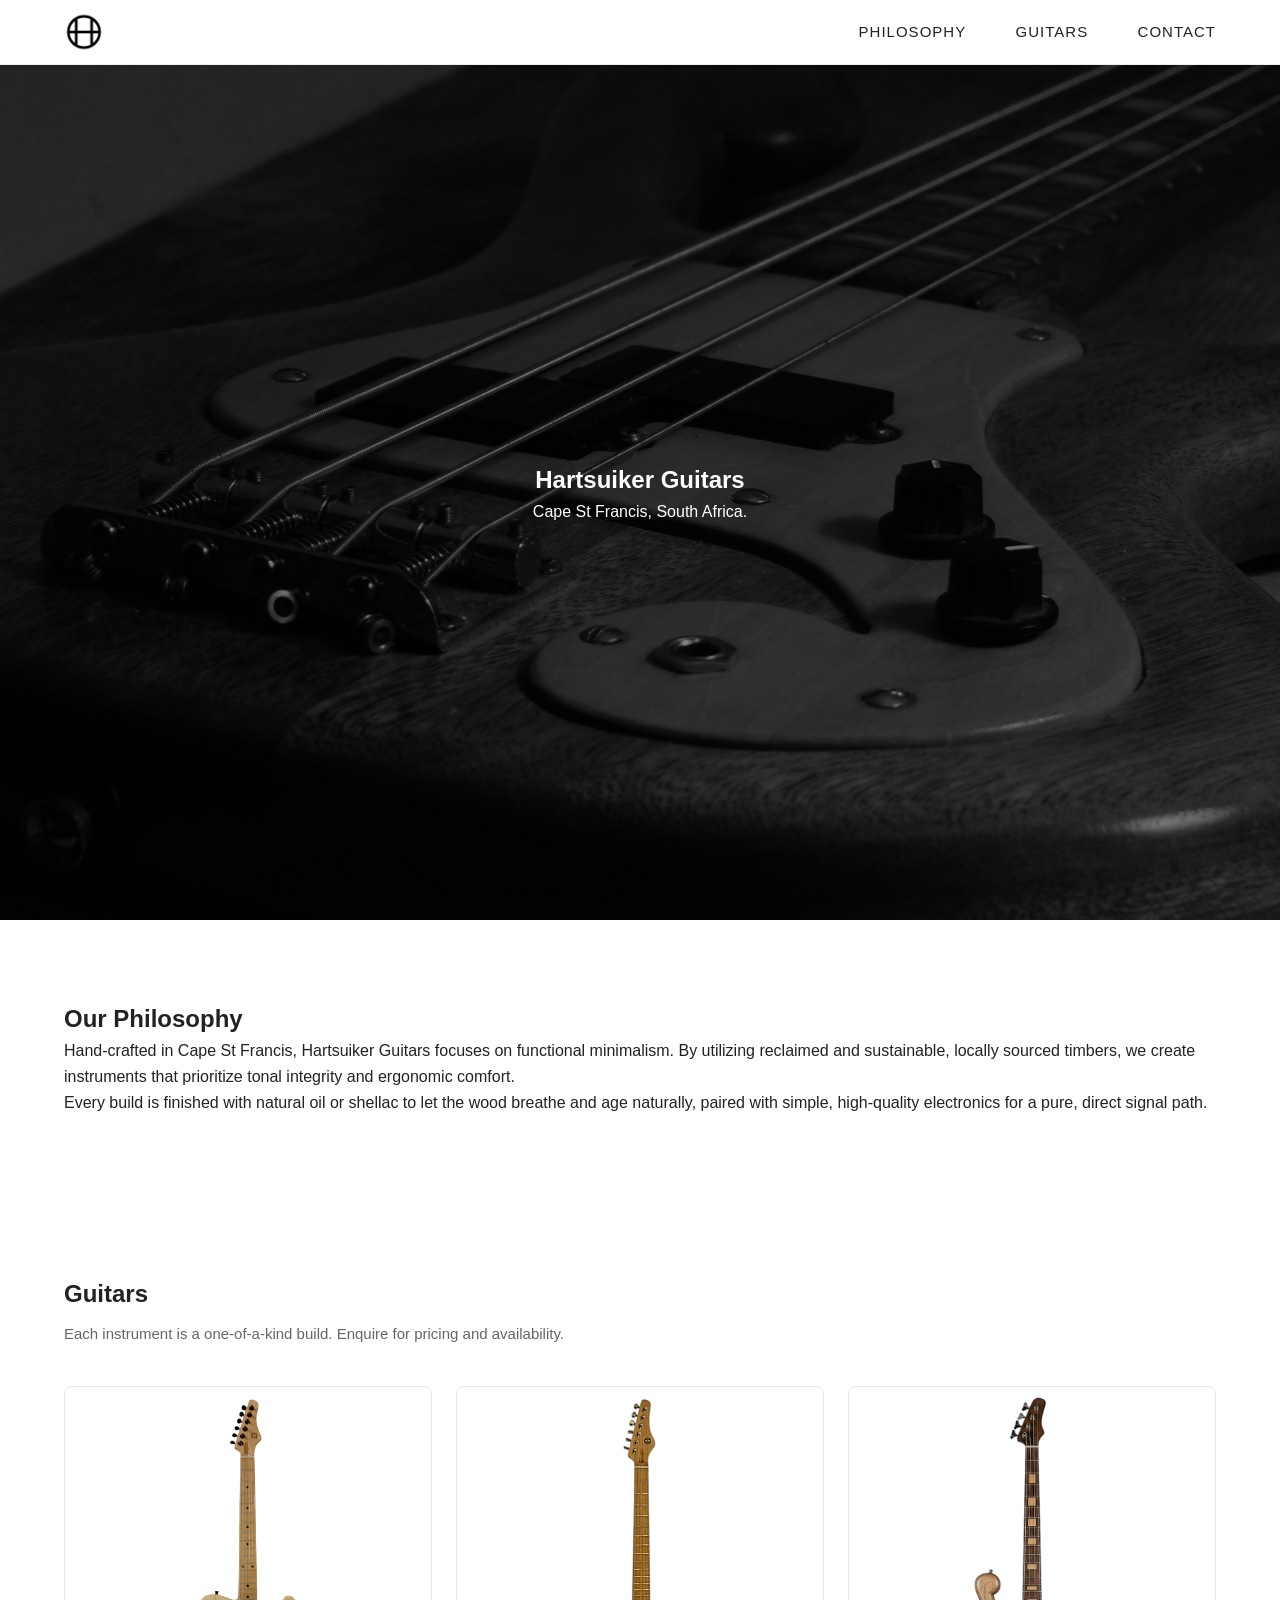
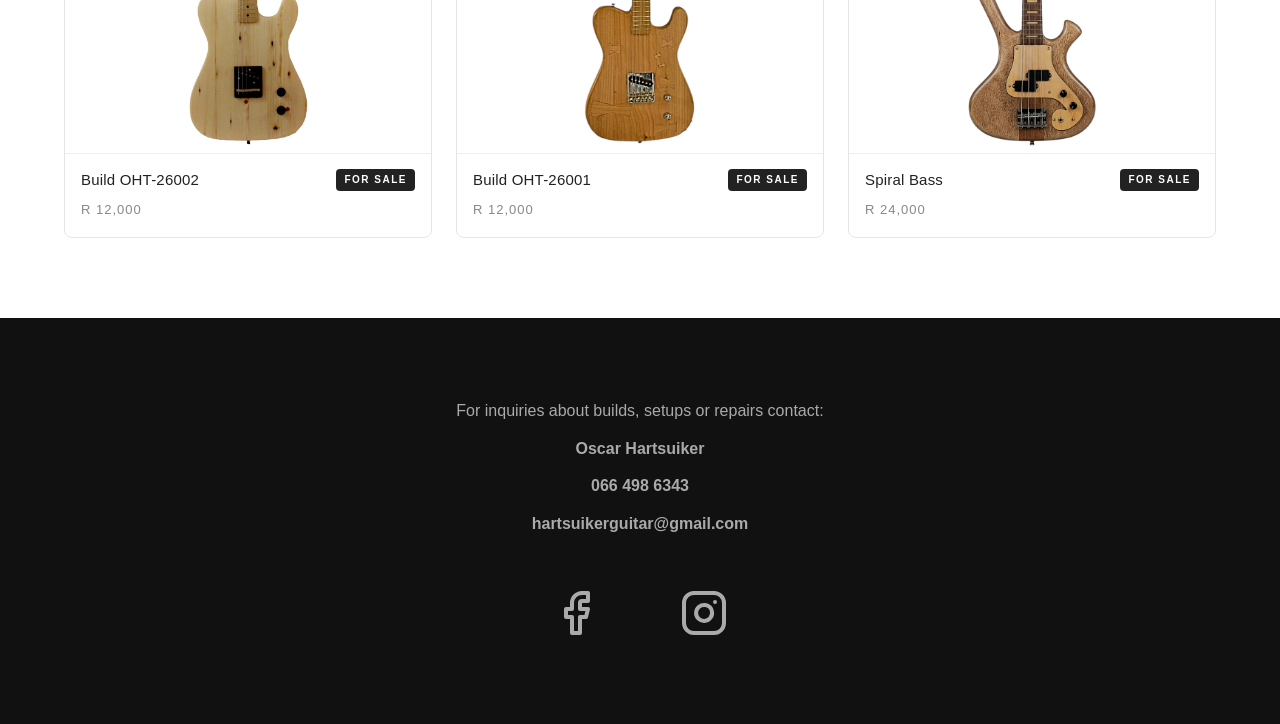
==== index.html @ bcda996f "Reapply "updated hero text" This reverts commit a6db56be5739dcaaeac7d233c3ae83de3e2b637b." ====
<!DOCTYPE html>
<html lang="en">
<head>
    <meta charset="UTF-8">
    <meta name="viewport" content="width=device-width, initial-scale=1.0">
    <meta name="google-site-verification" content="5E_QNmzbziISJs8mHNzKmlek4BEHWeAhGdPVd0eVUvo" />
    <title>Hartsuiker Guitars</title>
    <link rel="stylesheet" href="style.css">
    <link rel="preload" as="image" href="hero.webp">
</head>
<body>

<header>
    <a href="index.html" class="logo">
        <img src="logo.png" alt="Hartsuiker Guitars">
    </a>
    <nav>
        <a href="#about">Philosophy</a>
        <a href="#guitars">Guitars</a>
        <a href="#contact">Contact</a>
    </nav>
</header>

<section id="hero">
    <div class="hero-content">
        <h1>Hartsuiker Guitars</h1>
        <p>Cape St Francis, South Africa.</p>
    </div>
</section>

<section id="about">
    <h2>Our Philosophy</h2>
    <p>Hand-crafted in Cape St Francis, Hartsuiker Guitars focuses on functional minimalism. By utilizing reclaimed and sustainable, locally sourced timbers, we create instruments that prioritize tonal integrity and ergonomic comfort.</p>
    <p>Every build is finished with natural oil or shellac to let the wood breathe and age naturally, paired with simple, high-quality electronics for a pure, direct signal path.</p>
</section>

<section id="guitars">
    <h2>Guitars</h2>
    <p class="section-intro">Each instrument is a one-of-a-kind build. Enquire for pricing and availability.</p>

    <div class="product-grid">

        <!-- GRID CARD: OHT-26002 -->
        <a class="product-thumb" href="guitars/oht-26002.html">
            <div class="thumb-image">
                <img src="images/White-bg-1.1/oht-2.jpeg" alt="Build OHT-26002" loading="lazy">
            </div>
            <div class="thumb-info">
                <div class="thumb-top">
                    <h3>Build OHT-26002</h3>
                    <span class="status-badge for-sale">For Sale</span>
                </div>
                <span class="price">R 12,000</span>
            </div>
        </a>

        <!-- GRID CARD: OHT-26001 -->
        <a class="product-thumb" href="guitars/oht-26001.html">
            <div class="thumb-image">
                <img src="images/White-bg-1.1/oht-1.jpeg" alt="Build OHT-26001" loading="lazy">
            </div>
            <div class="thumb-info">
                <div class="thumb-top">
                    <h3>Build OHT-26001</h3>
                    <span class="status-badge for-sale">For Sale</span>
                </div>
                <span class="price">R 12,000</span>
            </div>
        </a>

        <!-- GRID CARD: Spiral Bass -->
        <a class="product-thumb" href="guitars/spiral-bass.html">
            <div class="thumb-image">
                <img src="images/White-bg-1.1/swirlbass.jpeg" alt="Spiral Bass" loading="lazy">
            </div>
            <div class="thumb-info">
                <div class="thumb-top">
                    <h3>Spiral Bass</h3>
                    <span class="status-badge for-sale">For Sale</span>
                </div>
                <span class="price">R 24,000</span>
            </div>
        </a>

    </div>
</section>

<footer id="contact">
    <p>For inquiries about builds, setups or repairs contact:</p>
    <p><strong>Oscar Hartsuiker</strong></p>
    <p><strong>066 498 6343</strong></p>
    <p><strong>hartsuikerguitar@gmail.com</strong></p>
    <div class="social-container">
        <a href="https://www.facebook.com/profile.php?id=61582473382094" target="_blank" rel="noopener noreferrer" aria-label="Facebook">
            <svg viewBox="0 0 24 24" width="48" height="48" stroke="currentColor" stroke-width="2" fill="none" stroke-linecap="round" stroke-linejoin="round"><path d="M18 2h-3a5 5 0 0 0-5 5v3H7v4h3v8h4v-8h3l1-4h-4V7a1 1 0 0 1 1-1h3z"></path></svg>
        </a>
        <a href="https://www.instagram.com/hartsuiker_guitar/" target="_blank" rel="noopener noreferrer" aria-label="Instagram">
            <svg viewBox="0 0 24 24" width="48" height="48" stroke="currentColor" stroke-width="2" fill="none" stroke-linecap="round" stroke-linejoin="round"><rect x="2" y="2" width="20" height="20" rx="5" ry="5"></rect><path d="M16 11.37A4 4 0 1 1 12.63 8 4 4 0 0 1 16 11.37z"></path><line x1="17.5" y1="6.5" x2="17.51" y2="6.5"></line></svg>
        </a>
    </div>
</footer>

</body>
</html>
---- style.css ----
/* --- Base Reset --- */
* {
    margin: 0;
    padding: 0;
    box-sizing: border-box;
}

html { scroll-behavior: smooth; }

body {
    font-family: 'Helvetica Neue', Helvetica, Arial, sans-serif;
    line-height: 1.6;
    color: #222;
}

/* --- Master Margin --- */
header,
footer,
section:not(#hero),
.listing-page {
    padding-left: 5%;
    padding-right: 5%;
}

section { padding-top: 80px; padding-bottom: 80px; }

/* --- Header & Logo --- */
header {
    display: flex;
    gap: 20px;
    justify-content: space-between;
    align-items: center;
    background: #fff;
    border-bottom: 1px solid #eee;
    position: sticky;
    top: 0;
    z-index: 1000;
    padding-top: 12px;
    padding-bottom: 12px;
}

.logo img {
    height: 40px;
    width: 40px;
    border-radius: 50%;
    pointer-events: none;
    display: block;
}

.logo {
    display: flex;
    align-items: center;
    text-decoration: none;
}

nav a {
    text-decoration: none;
    color: #222;
    margin-left: 45px;
    font-size: 15px;
    text-transform: uppercase;
    letter-spacing: 1px;
}

/* --- Hero Section --- */
#hero {
    width: 100%;
    height: 95vh;
    padding: 0;
    background: linear-gradient(rgba(0,0,0,0.5), rgba(0,0,0,0.5)), url('hero.webp') center/cover scroll;
    display: flex;
    justify-content: center;
    align-items: center;
    color: #fff;
    text-align: center;
}

/* --- Section Intro --- */
#guitars > p.section-intro {
    margin-top: 8px;
    margin-bottom: 40px;
    color: #666;
    font-size: 15px;
}

/* ================================
   PRODUCT GRID (index page)
   ================================ */
.product-grid {
    display: grid;
    grid-template-columns: repeat(3, 1fr);
    gap: 24px;
}

.product-thumb {
    text-decoration: none;
    color: #222;
    border: 1px solid #e5e5e5;
    border-radius: 8px;
    overflow: hidden;
    background: #fff;
    transition: box-shadow 0.25s ease, transform 0.25s ease;
    display: block;
}

.product-thumb:hover {
    box-shadow: 0 6px 24px rgba(0,0,0,0.1);
    transform: translateY(-3px);
}

/* Square thumbnail image */
.thumb-image {
    width: 100%;
    aspect-ratio: 1 / 1;
    overflow: hidden;
    background: #f5f5f5;
}

.thumb-image img {
    width: 100%;
    height: 100%;
    object-fit: cover;
    object-position: center;
    display: block;
    transition: transform 0.4s ease;
}

.product-thumb:hover .thumb-image img {
    transform: scale(1.04);
}

/* Card info row */
.thumb-info {
    padding: 14px 16px 16px;
    border-top: 1px solid #eee;
}

.thumb-top {
    display: flex;
    justify-content: space-between;
    align-items: center;
    margin-bottom: 4px;
}

.thumb-top h3 {
    font-size: 15px;
    font-weight: 500;
    letter-spacing: 0.2px;
}

.price {
    font-size: 13px;
    color: #888;
    letter-spacing: 1px;
    text-transform: uppercase;
}

/* Status badge — shared by grid and listing */
.status-badge {
    display: inline-block;
    font-size: 10px;
    font-weight: 600;
    letter-spacing: 1.5px;
    text-transform: uppercase;
    padding: 3px 8px;
    border-radius: 4px;
    white-space: nowrap;
}

.status-badge.for-sale {
    background: #222;
    color: #fff;
}

.status-badge.sold {
    background: #bbb;
    color: #fff;
}


/* ================================
   LISTING PAGE (individual guitar)
   ================================ */
.listing-page {
    padding-top: 40px;
    padding-bottom: 80px;
}

.back-link {
    display: inline-block;
    font-size: 13px;
    color: #888;
    text-decoration: none;
    margin-bottom: 32px;
    letter-spacing: 0.3px;
    transition: color 0.2s ease;
}

.back-link:hover { color: #222; }

/* Two-column layout: images left, info right */
.listing-layout {
    display: grid;
    grid-template-columns: 1fr 380px;
    gap: 48px;
    align-items: start;
}

/* Main hero image — full natural aspect ratio */
.listing-hero {
    width: 100%;
    margin-bottom: 12px;
}

.listing-hero img {
    width: 100%;
    height: auto;
    display: block;
    border-radius: 6px;
    border: 1px solid #eee;
    cursor: pointer;
}

/* Masonry gallery below hero on listing page */
.listing-images .masonry-gallery {
    column-count: 3;
    column-gap: 8px;
    margin-top: 8px;
}

.listing-images .masonry-gallery img {
    width: 100%;
    height: auto;
    display: block;
    margin-bottom: 8px;
    break-inside: avoid;
    border: 1px solid #eee;
    border-radius: 4px;
    cursor: pointer;
    transition: opacity 0.2s ease;
}

.listing-images .masonry-gallery img:hover { opacity: 0.85; }

/* Right column: listing info */
.listing-info {
    position: sticky;
    top: 80px; /* clears the sticky header */
    display: flex;
    flex-direction: column;
    gap: 16px;
}

.listing-header {
    display: flex;
    justify-content: space-between;
    align-items: flex-start;
    gap: 12px;
}

.listing-header h1 {
    font-size: 26px;
    font-weight: 500;
    line-height: 1.2;
}

.listing-price {
    font-size: 20px;
    color: #444;
    letter-spacing: 1px;
}

.listing-materials {
    font-size: 13px;
    color: #999;
    font-style: italic;
}

/* Specs table */
.listing-specs {
    border-top: 1px solid #eee;
    border-bottom: 1px solid #eee;
    padding: 12px 0;
    display: flex;
    flex-direction: column;
    gap: 8px;
}

.spec-row {
    display: flex;
    justify-content: space-between;
    font-size: 13px;
}

.spec-label {
    color: #999;
    text-transform: uppercase;
    letter-spacing: 0.8px;
    font-size: 11px;
}

.spec-value { color: #333; }

/* Description */
.listing-description {
    font-size: 14px;
    color: #555;
    line-height: 1.7;
}

/* Enquire button */
.enquire-btn {
    display: block;
    text-align: center;
    background: #222;
    color: #fff;
    text-decoration: none;
    padding: 14px 24px;
    border-radius: 6px;
    font-size: 14px;
    letter-spacing: 0.5px;
    transition: background 0.2s ease;
}

.enquire-btn:hover { background: #444; }

/* ================================
   MASONRY GALLERY (shared)
   ================================ */
.masonry-gallery {
    column-count: 4;
    column-gap: 8px;
}

.masonry-gallery img {
    width: 100%;
    height: auto;
    display: block;
    margin-bottom: 8px;
    break-inside: avoid;
    border: 1px solid #eee;
    border-radius: 4px;
    cursor: pointer;
    transition: transform 0.3s ease, opacity 0.3s ease;
}

.masonry-gallery img:hover {
    transform: scale(1.02);
    opacity: 0.9;
}

/* ================================
   LIGHTBOX
   ================================ */
.lightbox {
    display: none;
    position: fixed;
    z-index: 2000;
    top: 0; left: 0; width: 100%; height: 100%;
    background: rgba(0,0,0,0.92);
    justify-content: center;
    align-items: center;
}

.lightbox.active { display: flex; }
.lightbox-content { max-width: 90%; max-height: 90vh; object-fit: contain; }
.close { position: absolute; top: 15px; right: 35px; color: #fff; font-size: 40px; cursor: pointer; line-height: 1; }

/* Prev / Next arrows */
.lightbox-prev,
.lightbox-next {
    position: absolute;
    top: 50%;
    transform: translateY(-50%);
    background: rgba(255,255,255,0.1);
    border: none;
    color: #fff;
    font-size: 28px;
    padding: 14px 18px;
    cursor: pointer;
    border-radius: 4px;
    transition: background 0.2s ease;
    user-select: none;
    line-height: 1;
}

.lightbox-prev { left: 20px; }
.lightbox-next { right: 20px; }

.lightbox-prev:hover,
.lightbox-next:hover { background: rgba(255,255,255,0.25); }

/* Image counter */
.lightbox-counter {
    position: absolute;
    bottom: 20px;
    left: 50%;
    transform: translateX(-50%);
    color: rgba(255,255,255,0.6);
    font-size: 13px;
    letter-spacing: 1px;
}

/* ================================
   SOCIAL ICONS & FOOTER
   ================================ */
.social-container {
    display: flex;
    gap: 80px;
    justify-content: center;
    padding: 40px 0 0;
}

.social-container a {
    color: #aaa;
    transition: color 0.2s ease;
    text-decoration: none;
}

.social-container a:hover { color: #fff; }

footer {
    background: #111;
    color: #aaa;
    text-align: center;
    padding: 80px 20px;
    display: flex;
    flex-direction: column;
    align-items: center;
    gap: 12px;
}
@media (max-width: 768px) {
    .lightbox-prev,
    .lightbox-next {
        font-size: 18px;
        padding: 10px 12px;
    }
}
/* ================================
   RESPONSIVE
   ================================ */
@media (max-width: 1024px) {
    .listing-layout {
        grid-template-columns: 1fr 320px;
        gap: 32px;
    }
    .product-grid {
        grid-template-columns: repeat(3, 1fr);
        gap: 16px;
    }
}

@media (max-width: 768px) {
    header {
        padding: 8px;
        align-items: center;
        gap: 5px;
    }
    .logo { margin-left: 0; padding-left: 0; }
    .logo img { height: 30px; width: 30px; }
    nav {
        display: flex;
        flex-wrap: wrap;
        gap: 15px;
        margin-left: 0;
    }
    nav a {
        margin-left: 0;
        font-size: 10px;
        letter-spacing: 1px;
    }

    /* Grid: 2 columns on tablet/mobile */
    .product-grid {
        grid-template-columns: repeat(2, 1fr);
        gap: 12px;
    }

    /* Listing: stack to single column */
    .listing-layout {
        grid-template-columns: 1fr;
        gap: 32px;
    }

    .listing-info {
        position: static;
    }

    .listing-images .masonry-gallery {
        column-count: 2;
    }

    .masonry-gallery { column-count: 2; }
}

@media (max-width: 480px) {
    .product-grid {
        grid-template-columns: 1fr;
    }
}
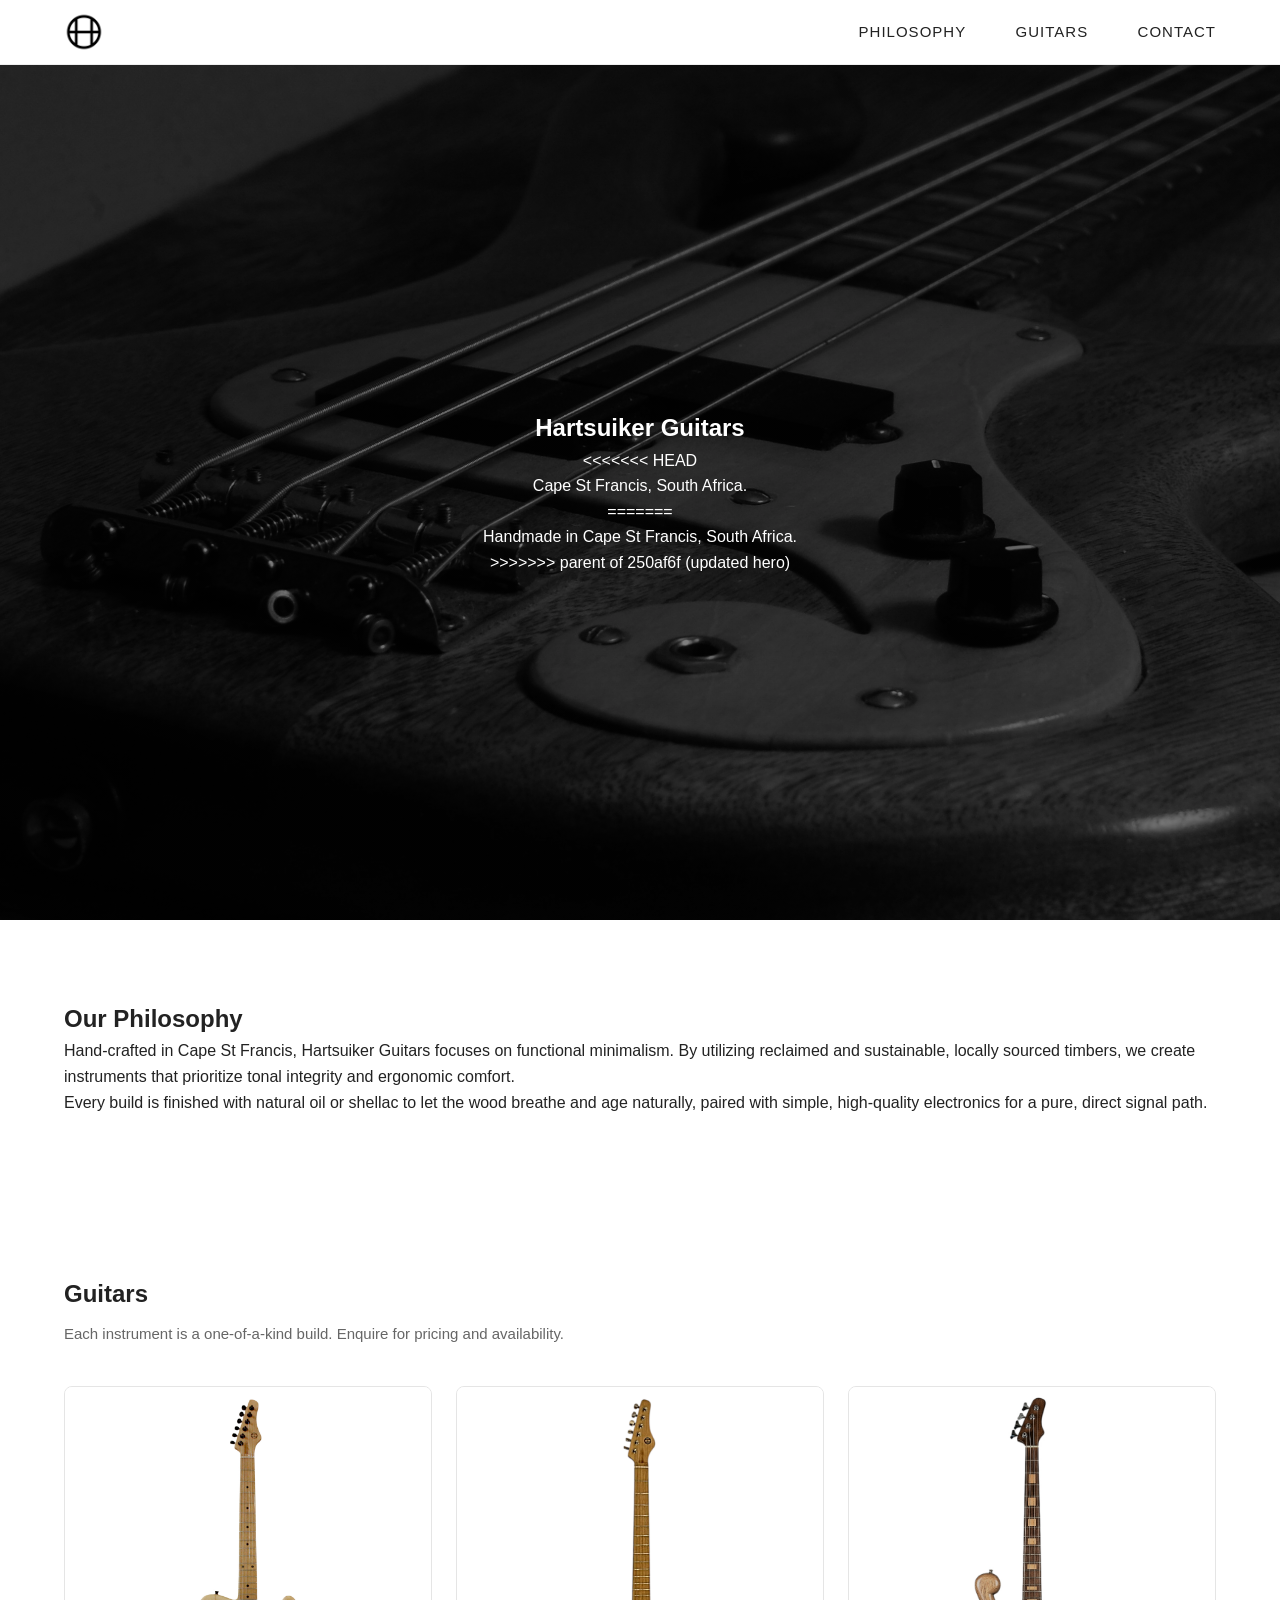
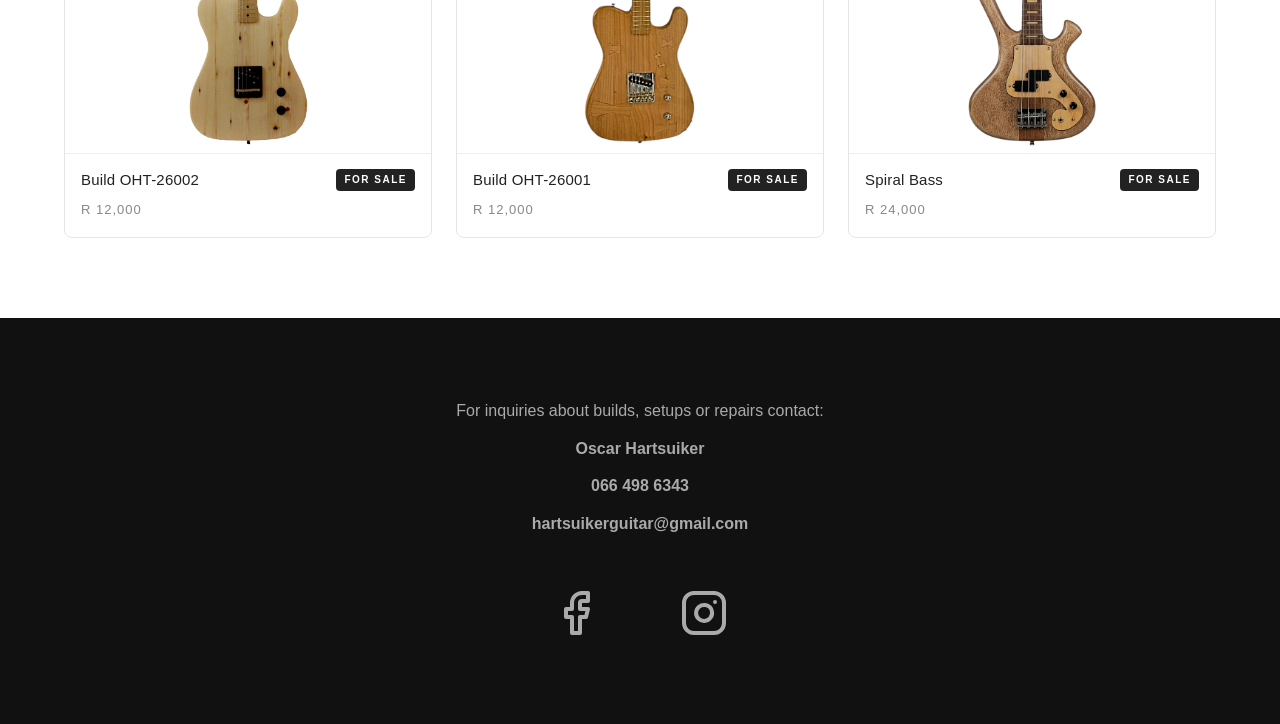
==== commit 38a741da: "Revert "updated hero" This reverts commit 250af6f7e25ab0f84319b5c2e5e1f432619e0173." ====
--- a/index.html
+++ b/index.html
@@ -24,7 +24,11 @@
 <section id="hero">
     <div class="hero-content">
         <h1>Hartsuiker Guitars</h1>
+<<<<<<< HEAD
         <p>Cape St Francis, South Africa.</p>
+=======
+        <p>Handmade in Cape St Francis, South Africa.</p>
+>>>>>>> parent of 250af6f (updated hero)
     </div>
 </section>
 
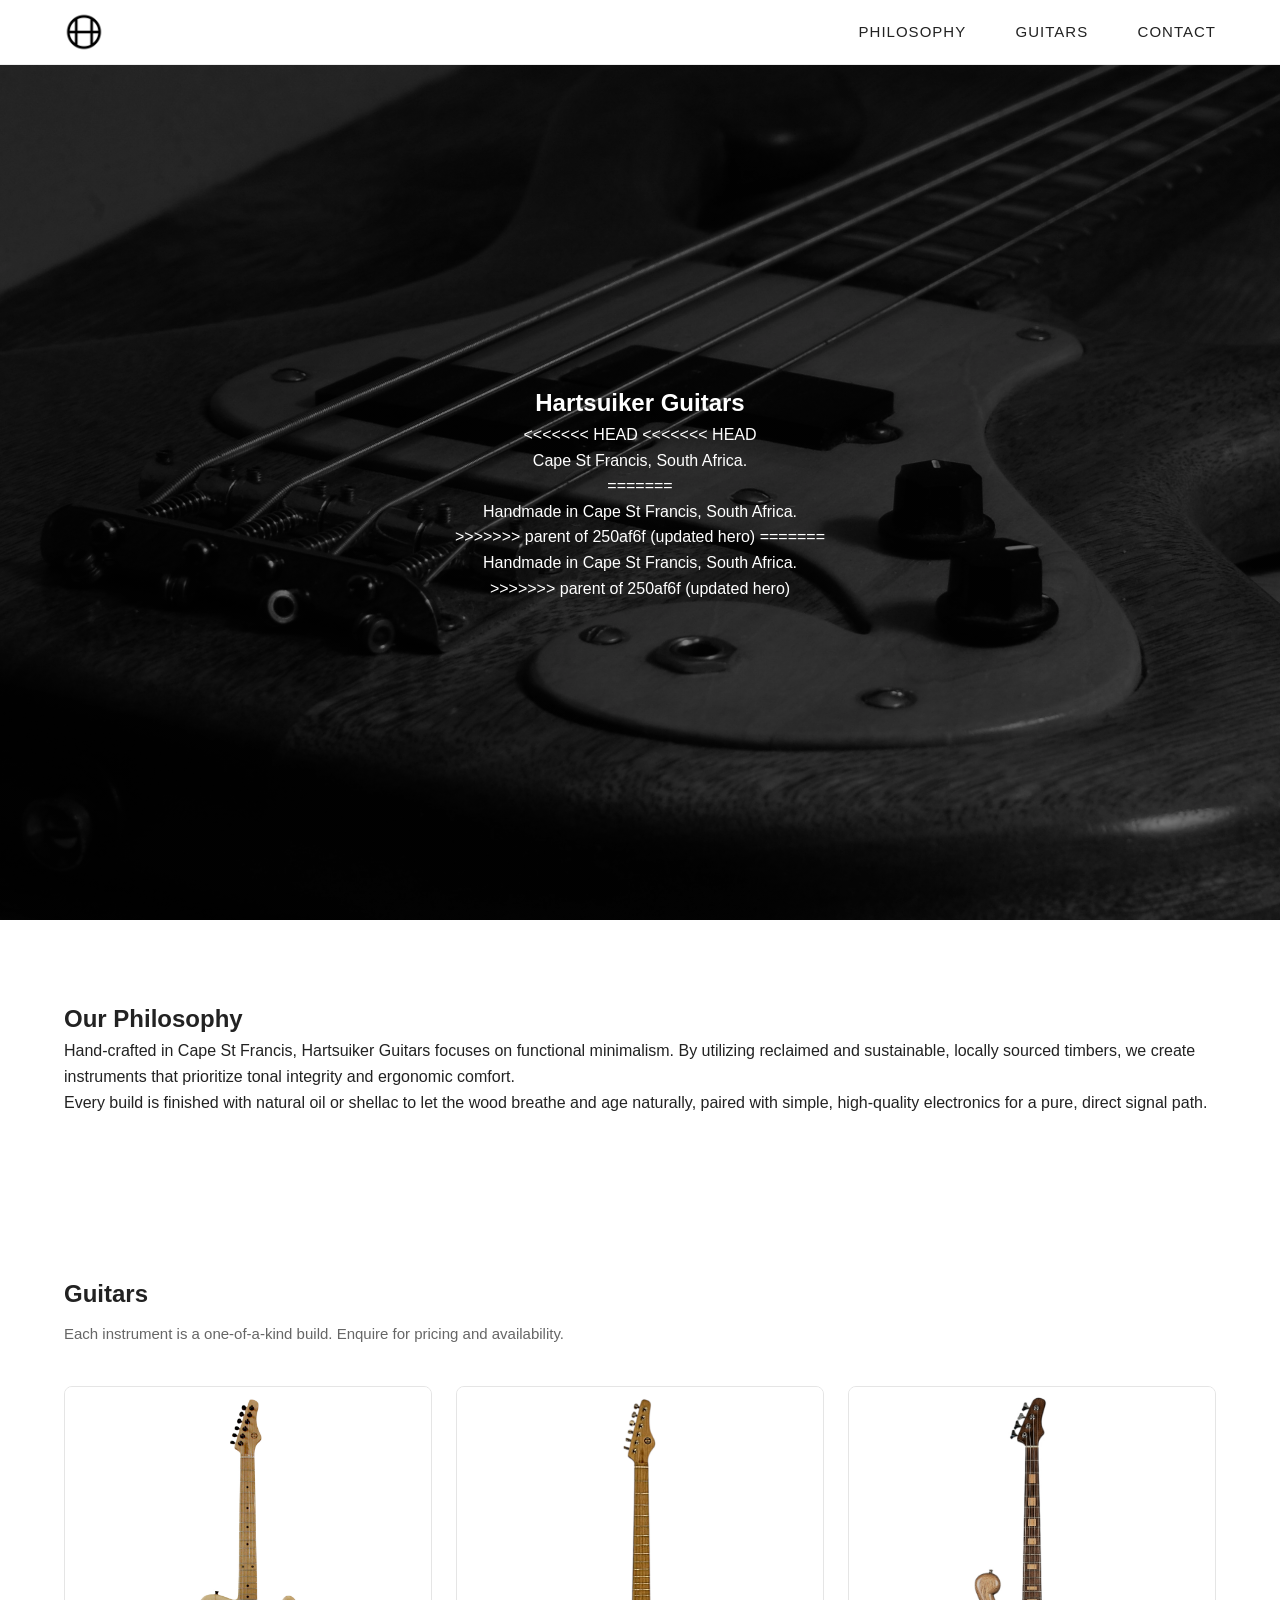
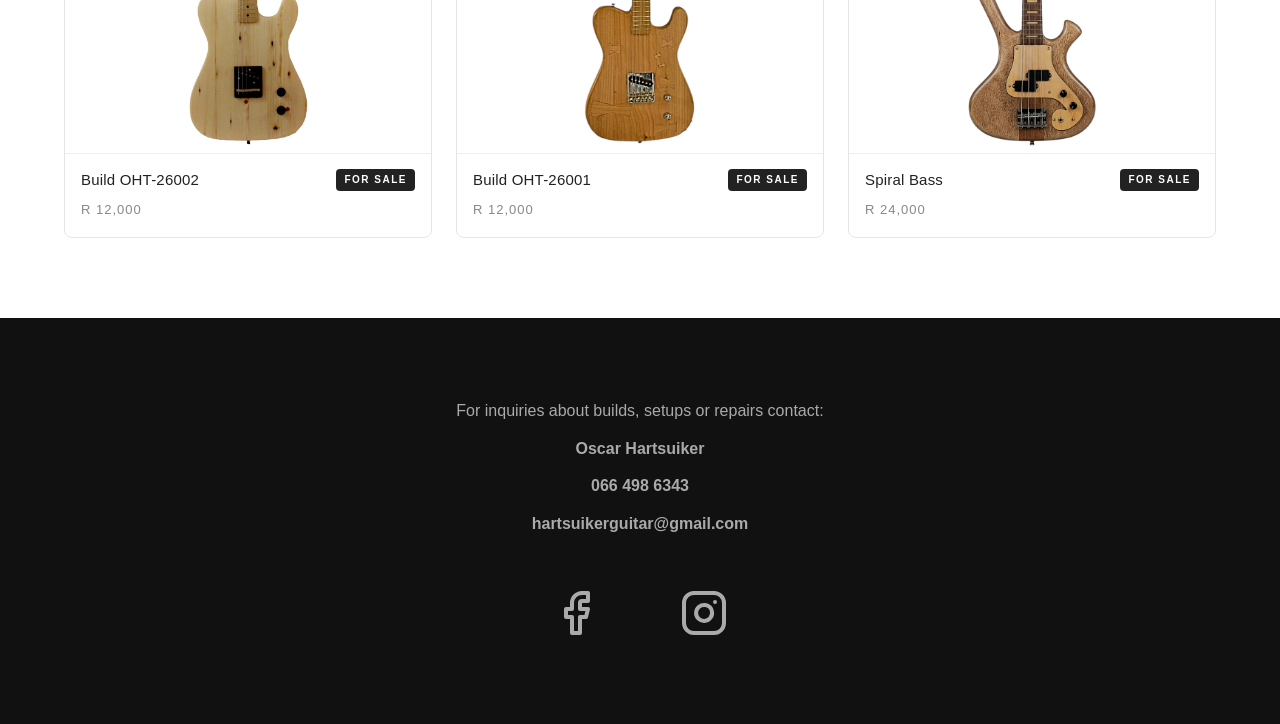
==== commit b1dda1a2: "Revert "updated hero" This reverts commit 250af6f7e25ab0f84319b5c2e5e1f432619e0173." ====
--- a/index.html
+++ b/index.html
@@ -25,7 +25,11 @@
     <div class="hero-content">
         <h1>Hartsuiker Guitars</h1>
 <<<<<<< HEAD
+<<<<<<< HEAD
         <p>Cape St Francis, South Africa.</p>
+=======
+        <p>Handmade in Cape St Francis, South Africa.</p>
+>>>>>>> parent of 250af6f (updated hero)
 =======
         <p>Handmade in Cape St Francis, South Africa.</p>
 >>>>>>> parent of 250af6f (updated hero)
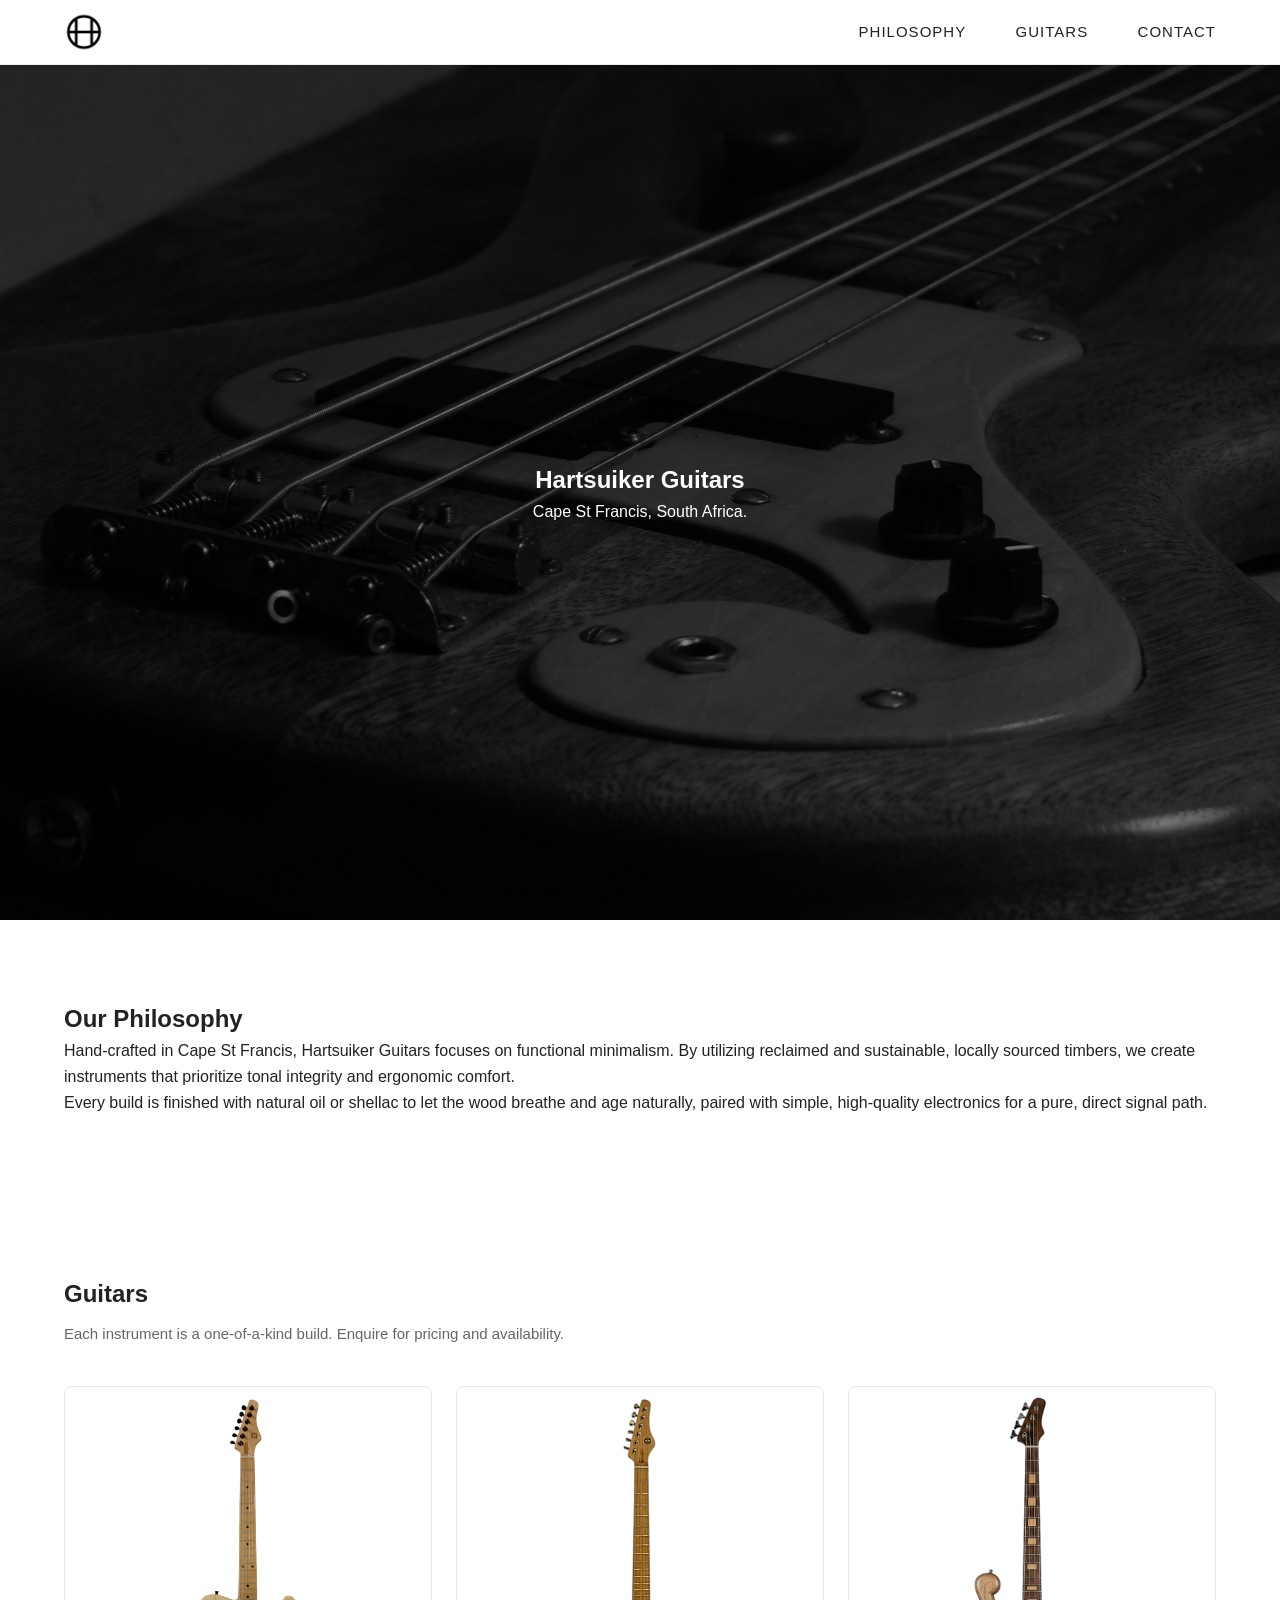
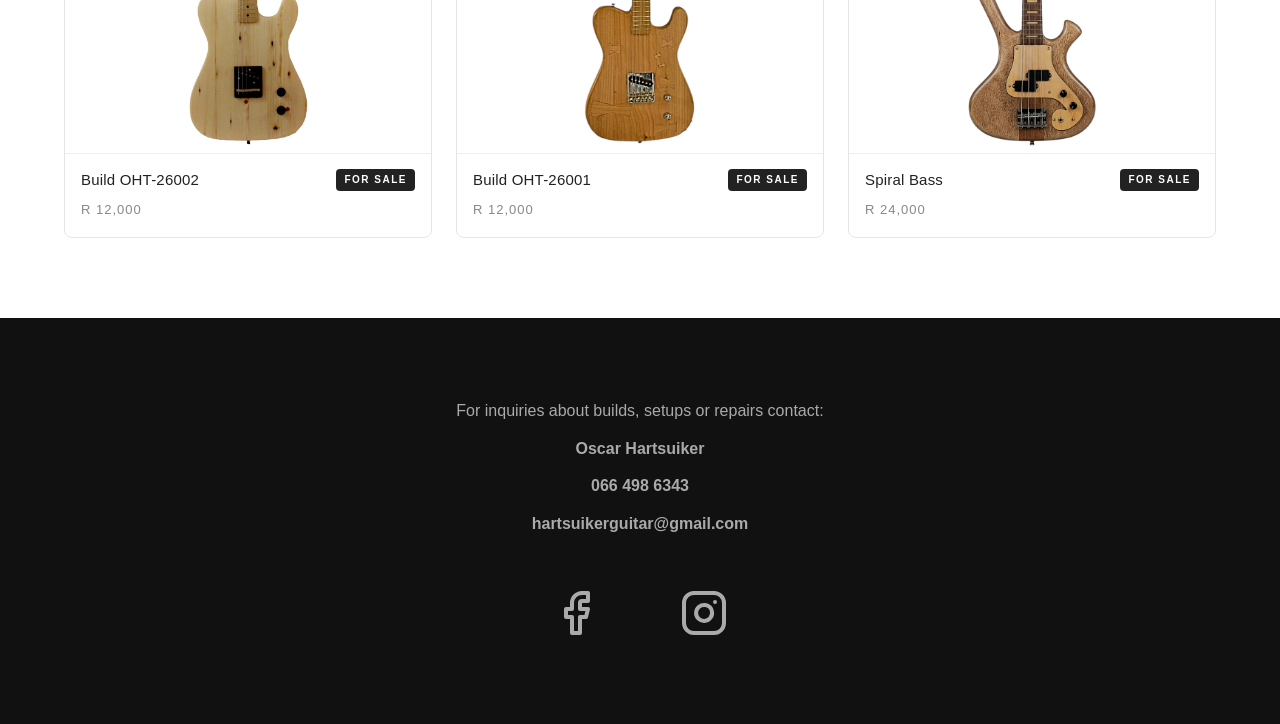
==== commit 4927ed04: "fail" ====
--- a/index.html
+++ b/index.html
@@ -18,21 +18,13 @@
         <a href="#about">Philosophy</a>
         <a href="#guitars">Guitars</a>
         <a href="#contact">Contact</a>
-    </nav>
+    </nav>    
 </header>
 
 <section id="hero">
     <div class="hero-content">
         <h1>Hartsuiker Guitars</h1>
-<<<<<<< HEAD
-<<<<<<< HEAD
         <p>Cape St Francis, South Africa.</p>
-=======
-        <p>Handmade in Cape St Francis, South Africa.</p>
->>>>>>> parent of 250af6f (updated hero)
-=======
-        <p>Handmade in Cape St Francis, South Africa.</p>
->>>>>>> parent of 250af6f (updated hero)
     </div>
 </section>
 
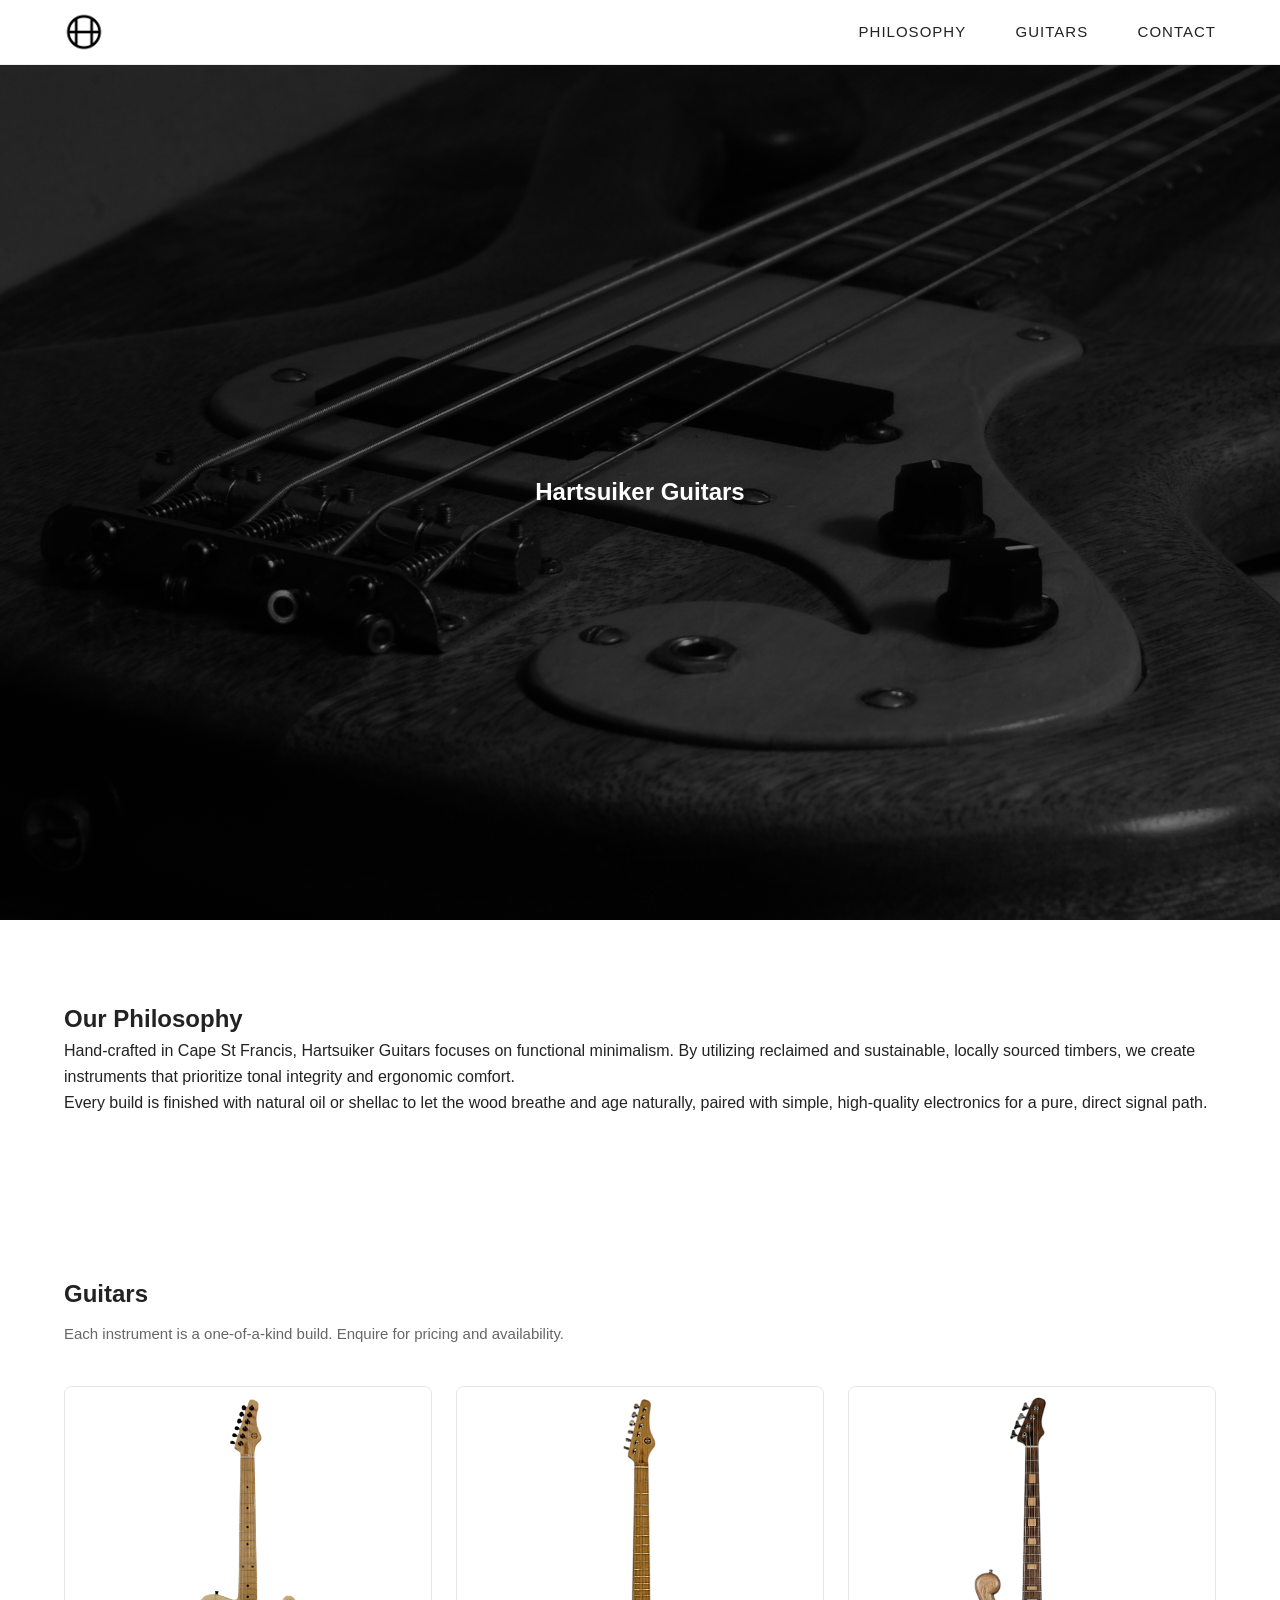
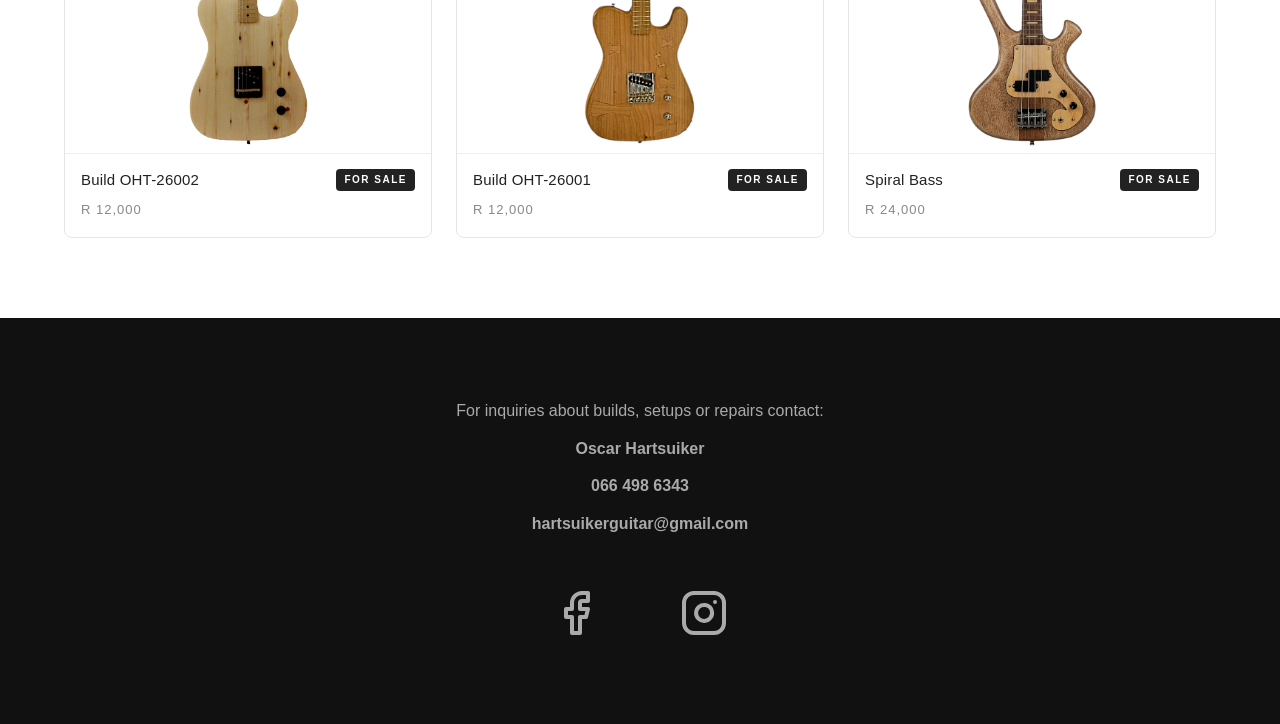
==== commit 52d78e59: "fixed? by hand still dont git it" ====
--- a/index.html
+++ b/index.html
@@ -24,7 +24,7 @@
 <section id="hero">
     <div class="hero-content">
         <h1>Hartsuiker Guitars</h1>
-        <p>Cape St Francis, South Africa.</p>
+       
     </div>
 </section>
 
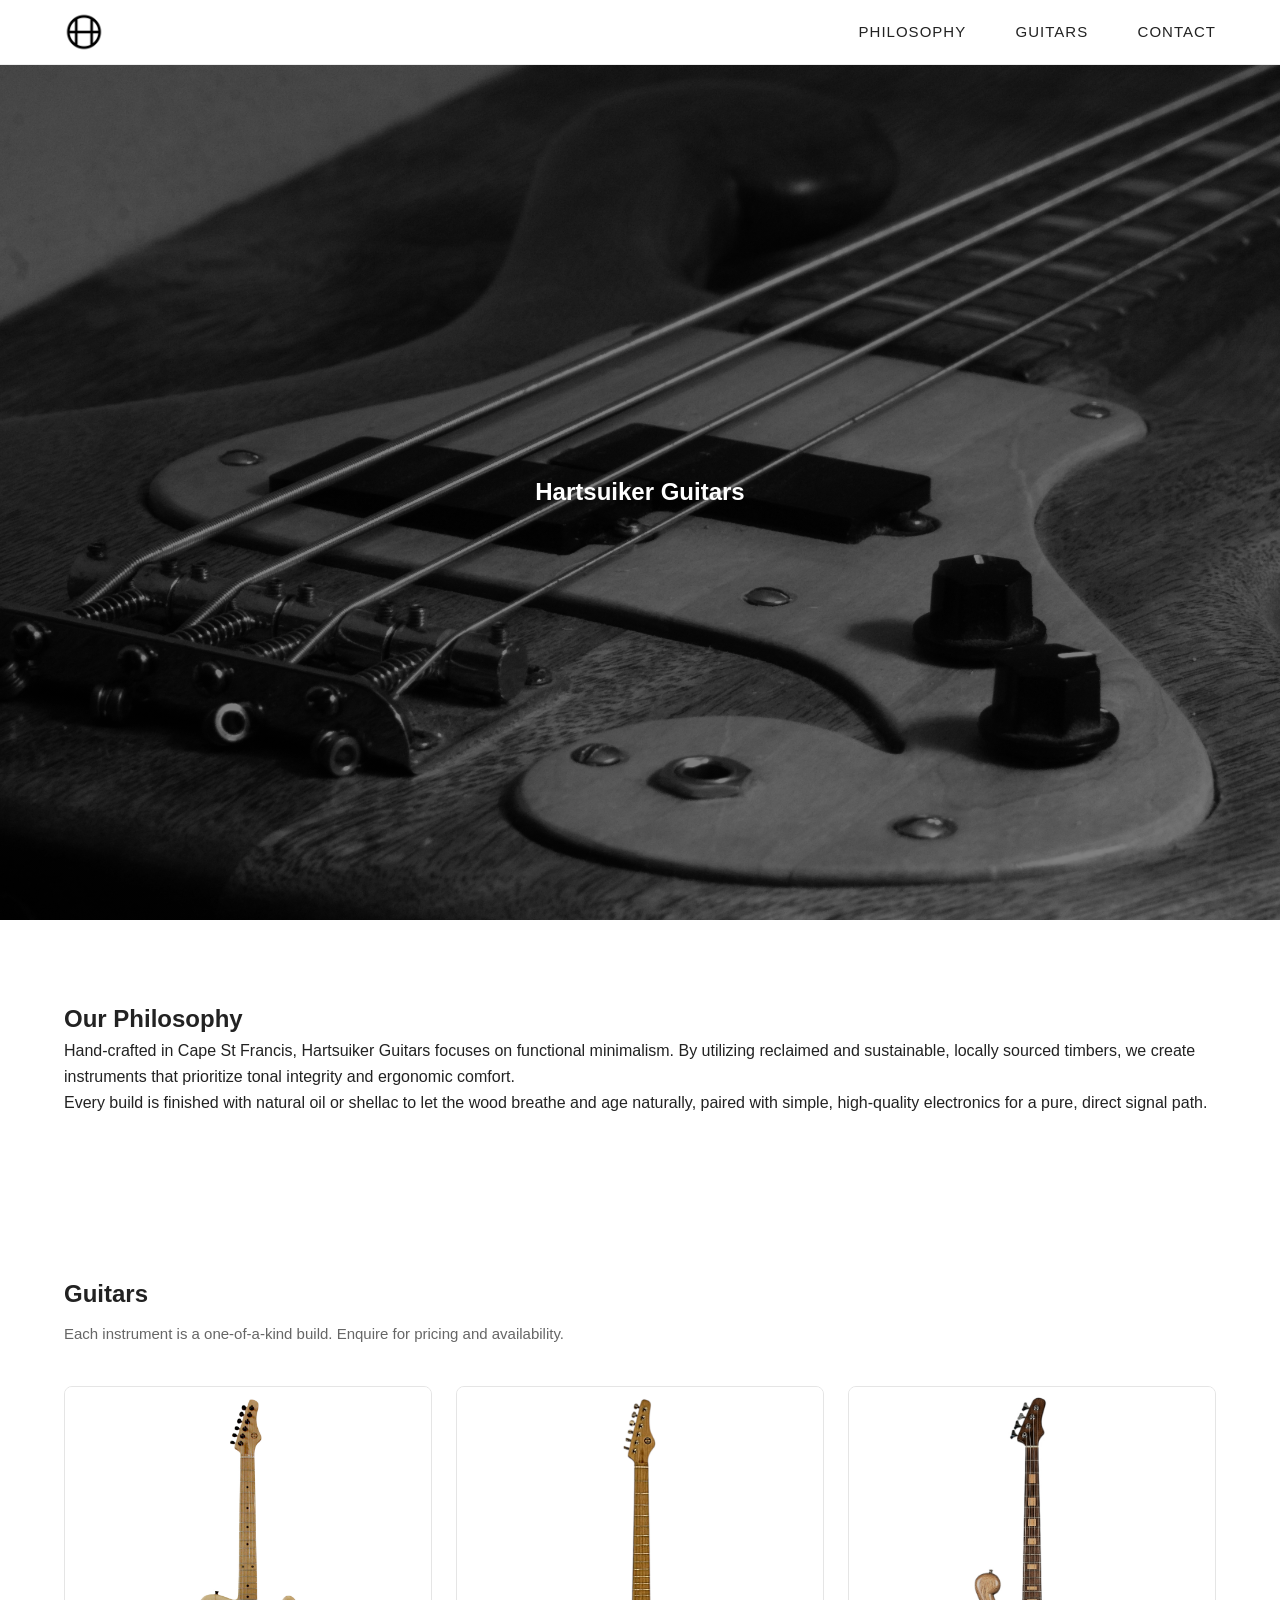
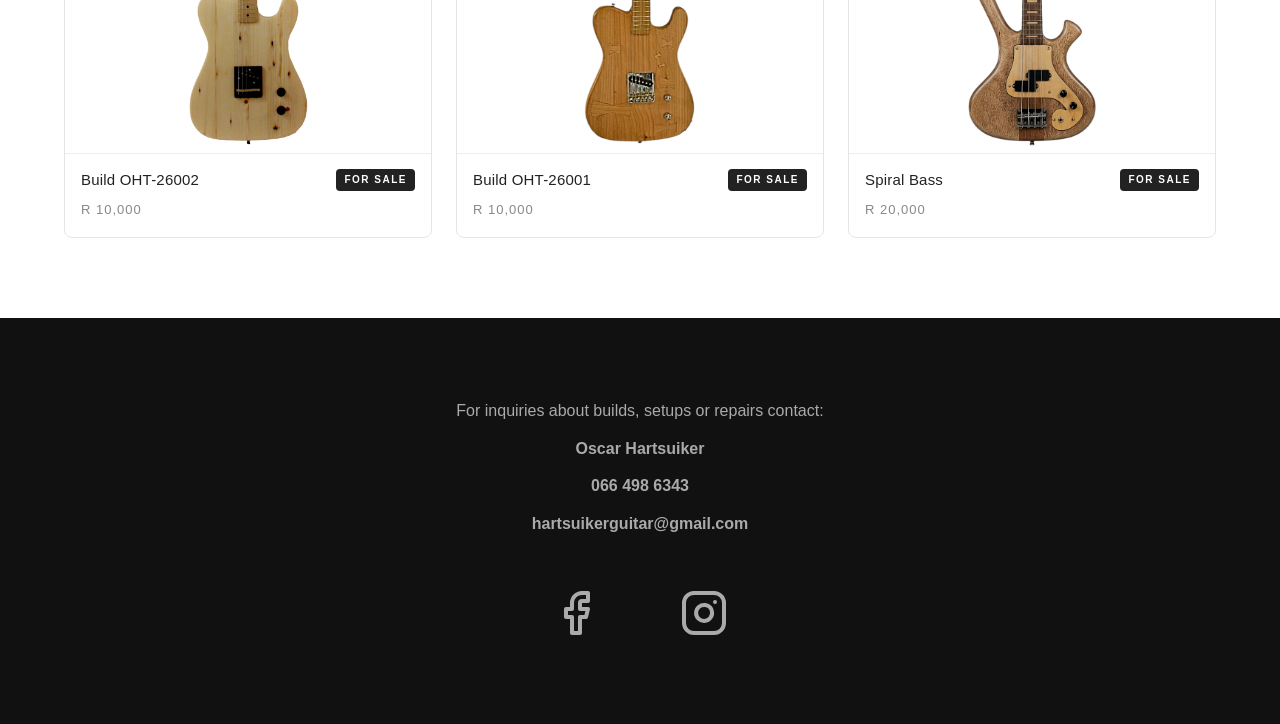
==== commit 297b3b22: "updated prices 10k10k20" ====
--- a/index.html
+++ b/index.html
@@ -24,7 +24,7 @@
 <section id="hero">
     <div class="hero-content">
         <h1>Hartsuiker Guitars</h1>
-       
+        
     </div>
 </section>
 
@@ -50,7 +50,7 @@
                     <h3>Build OHT-26002</h3>
                     <span class="status-badge for-sale">For Sale</span>
                 </div>
-                <span class="price">R 12,000</span>
+                <span class="price">R 10,000</span>
             </div>
         </a>
 
@@ -64,7 +64,7 @@
                     <h3>Build OHT-26001</h3>
                     <span class="status-badge for-sale">For Sale</span>
                 </div>
-                <span class="price">R 12,000</span>
+                <span class="price">R 10,000</span>
             </div>
         </a>
 
@@ -78,7 +78,7 @@
                     <h3>Spiral Bass</h3>
                     <span class="status-badge for-sale">For Sale</span>
                 </div>
-                <span class="price">R 24,000</span>
+                <span class="price">R 20,000</span>
             </div>
         </a>
 
--- a/style.css
+++ b/style.css
@@ -176,7 +176,6 @@
     background: #bbb;
     color: #fff;
 }
-
 
 /* ================================
    LISTING PAGE (individual guitar)
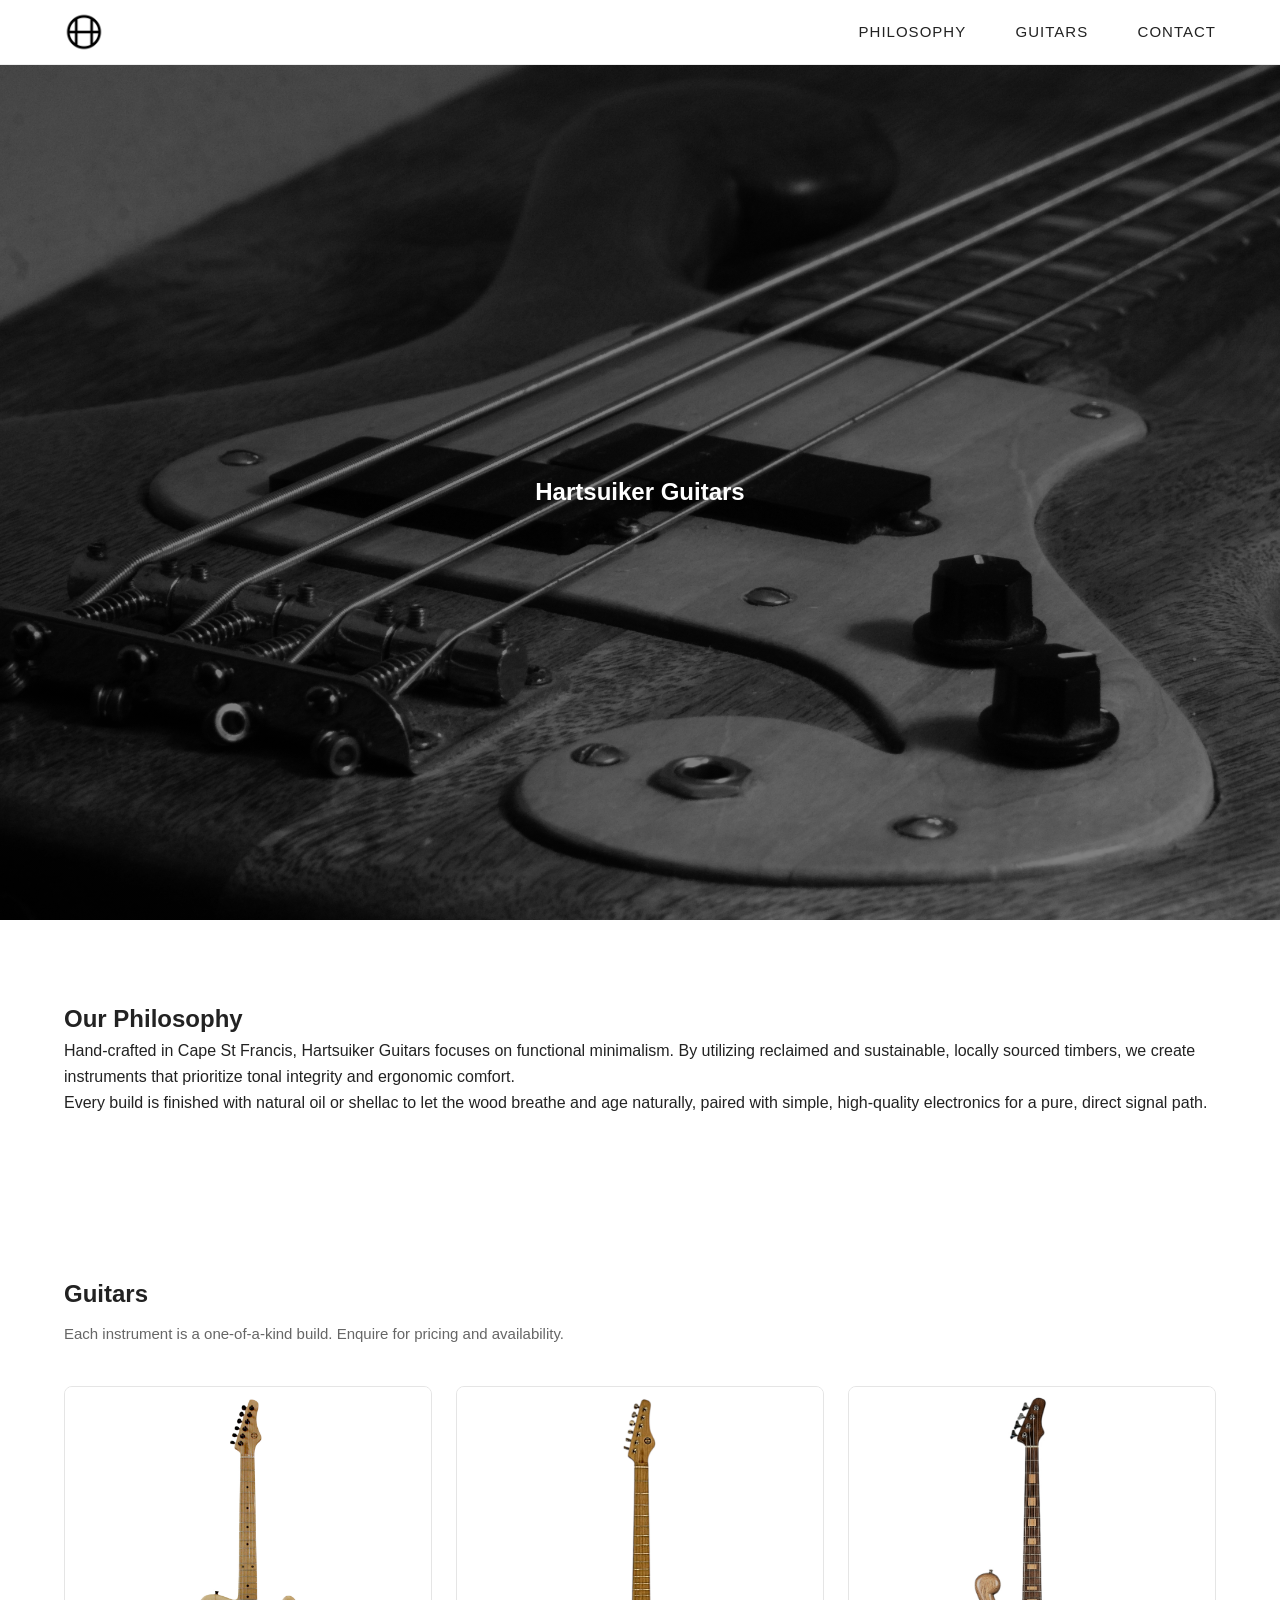
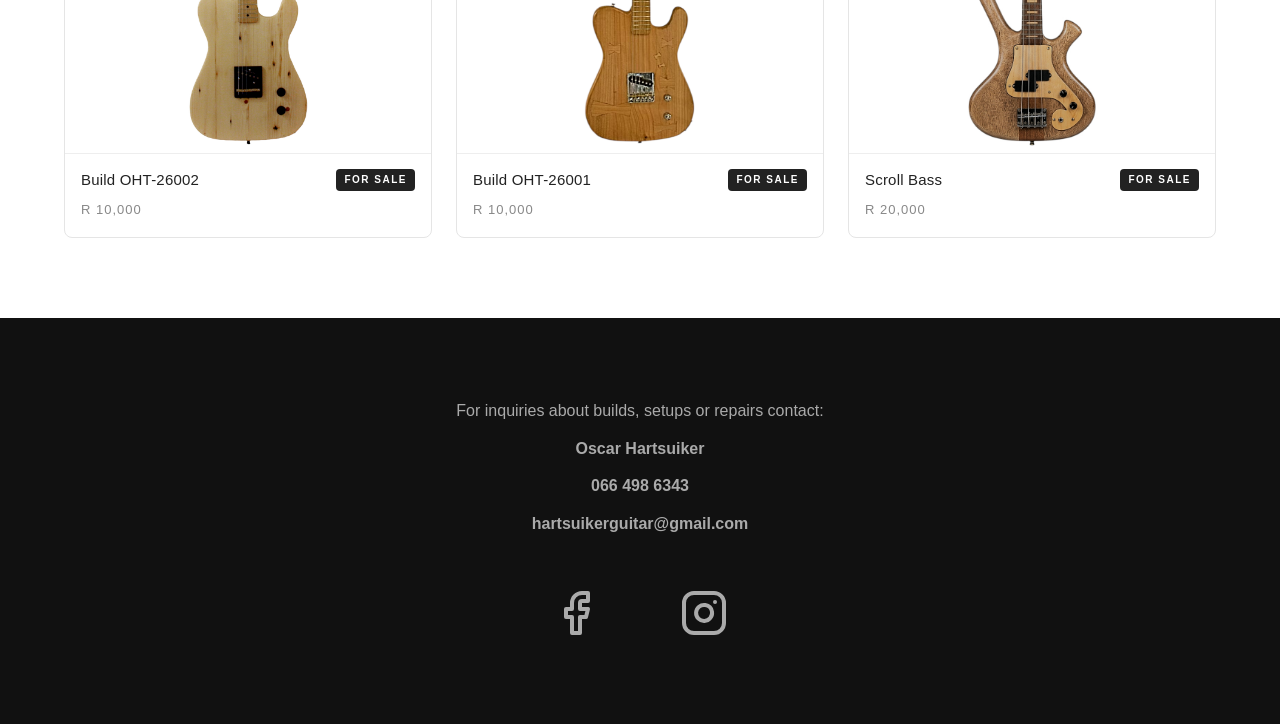
==== commit 221bf620: "changed spiral to scroll bass" ====
--- a/index.html
+++ b/index.html
@@ -69,13 +69,13 @@
         </a>
 
         <!-- GRID CARD: Spiral Bass -->
-        <a class="product-thumb" href="guitars/spiral-bass.html">
+        <a class="product-thumb" href="guitars/scroll-bass.html">
             <div class="thumb-image">
                 <img src="images/White-bg-1.1/swirlbass.jpeg" alt="Spiral Bass" loading="lazy">
             </div>
             <div class="thumb-info">
                 <div class="thumb-top">
-                    <h3>Spiral Bass</h3>
+                    <h3>Scroll Bass</h3>
                     <span class="status-badge for-sale">For Sale</span>
                 </div>
                 <span class="price">R 20,000</span>
